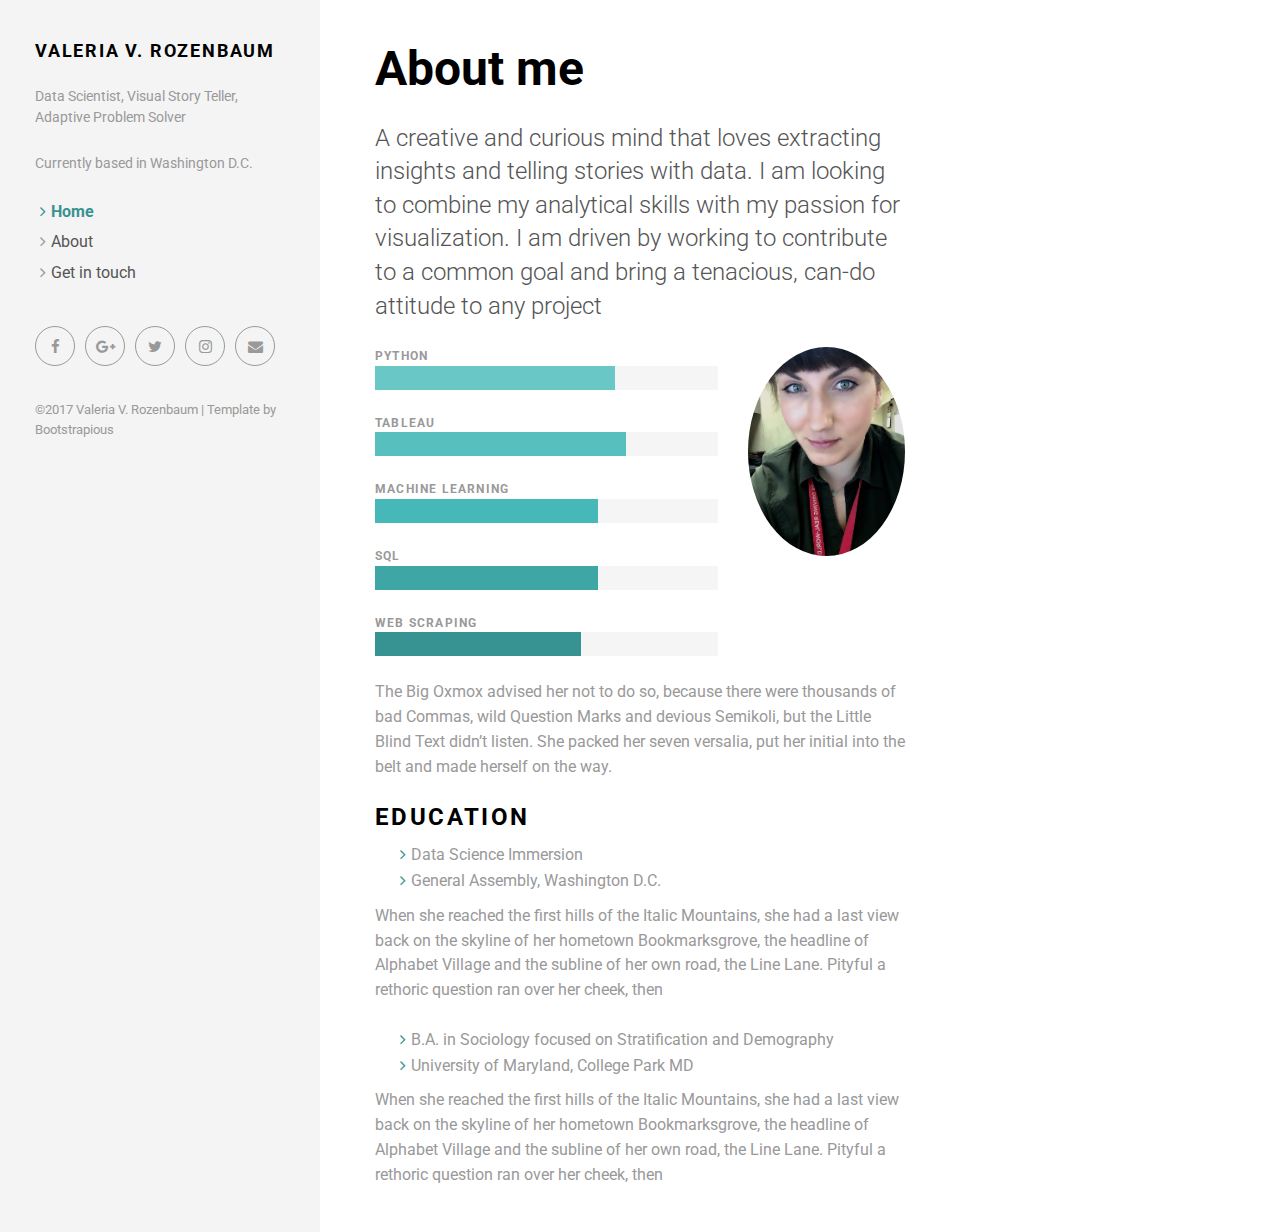
==== about.html @ c9fb357d "Update" ====
<!DOCTYPE html>
<html>
  <head>
    <meta charset="utf-8">
    <meta http-equiv="X-UA-Compatible" content="IE=edge">
    <title>Valeria V. Rozenbaum</title>
    <meta name="description" content="">
    <meta name="viewport" content="width=device-width, initial-scale=1">
    <meta name="robots" content="all,follow">
    <!-- Bootstrap-->
    <link rel="stylesheet" href="css/bootstrap.min.css">
    <!-- Google fonts - Open Sans-->
    <link rel="stylesheet" href="https://fonts.googleapis.com/css?family=Roboto:400,300,700,400italic">
    <!-- Font Awesome CSS-->
    <link rel="stylesheet" href="css/font-awesome.min.css">
    <!-- owl carousel-->
    <link rel="stylesheet" href="css/owl.carousel.css">
    <link rel="stylesheet" href="css/owl.theme.css">
    <!-- theme stylesheet-->
    <link rel="stylesheet" href="css/style.sea.css" id="theme-stylesheet">
    <!-- Custom stylesheet - for your changes-->
    <link rel="stylesheet" href="css/custom.css">
    <!-- Favicon-->
    <link rel="shortcut icon" href="favicon.png">
    <!-- Tweaks for older IEs--><!--[if lt IE 9]>
        <script src="https://oss.maxcdn.com/html5shiv/3.7.2/html5shiv.min.js"></script>
        <script src="https://oss.maxcdn.com/respond/1.4.2/respond.min.js"></script><![endif]-->
  </head>
  <body>
    <div id="all">
      <div class="container-fluid">
        <div class="row row-offcanvas row-offcanvas-left"> 
          <!--   *** SIDEBAR ***-->
          <div id="sidebar" class="col-xs-6 col-sm-4 col-md-3 sidebar-offcanvas">
            <div class="sidebar-content">
              <h1 class="sidebar-heading"> <a href="index.html">Valeria V. Rozenbaum</a></h1>
              <p class="sidebar-p">Data Scientist, Visual Story Teller, Adaptive Problem Solver
 </p>
              <p class="sidebar-p"> Currently based in Washington D.C. </p>
              <ul class="sidebar-menu"> 
                <li class="active"><a href="index.html">Home</a></li>
                <li><a href="about.html">About</a></li>
                <li><a href="contact.html">Get in touch</a></li>
              </ul>
              <p class="social"><a href="#" data-animate-hover="pulse" class="external facebook"><i class="fa fa-facebook"></i></a><a href="#" data-animate-hover="pulse" class="external gplus"><i class="fa fa-google-plus"></i></a><a href="#" data-animate-hover="pulse" class="external twitter"><i class="fa fa-twitter"></i></a><a href="#" title="" class="external instagram"><i class="fa fa-instagram"></i></a><a href="#" data-animate-hover="pulse" class="email"><i class="fa fa-envelope"></i></a></p>
              <div class="copyright">
                <p class="credit">&copy;2017 Valeria V. Rozenbaum | Template by <a href="https://bootstrapious.com/tutorials" class="external">Bootstrapious</a></p>
                <!-- Please do not remove the backlink to us, unless you support the development at http://bootstrapious.com/donate. It is part of the license conditions. Thanks for understanding :)        -->
                
              </div>
            </div>
          </div>
          <!--   *** SIDEBAR END ***  -->
          <!--   *** DETAIL ***-->
          <div class="col-xs-12 col-sm-8 col-md-9 content-column white-background">
            <div class="small-navbar visible-xs">
              <button type="button" data-toggle="offcanvas" class="btn btn-ghost pull-left"> <i class="fa fa-align-left"> </i>Menu</button>
              <h1 class="small-navbar-heading"> <a href="index.html">Creative </a></h1>
            </div>
            <div class="row">
              <div class="col-lg-8">
                <div class="content-column-content">
                  <h1>About me</h1>
                  <p class="lead">A creative and curious mind that loves extracting insights and telling stories with data. I am looking to combine my analytical skills with my passion for visualization. I am driven by working to contribute to a common goal and bring a tenacious, can-do attitude to any project </p>
                  <div class="row">
                    <div class="col-md-8">
                      <!--<p>Received overcame oh sensible so at an. Formed do change merely to county it. <strong>Am separate contempt</strong> domestic to to oh. On relation my so addition branched. Put hearing cottage she norland letters equally prepare too. Replied exposed savings he no viewing as up. Soon body add him hill. No father living really people estate if. Mistake do produce beloved demesne if am pursuit.</p>-->
                      <div class="skill-item">
                        <div class="progress-title">Python</div>
                        <div class="progress">
                          <div role="progressbar" aria-valuenow="70" aria-valuemin="0" aria-valuemax="100" style="width: 70%;" class="progress-bar progress-bar-skill1"><span class="sr-only">60</span></div>
                        </div>
                      </div>
                      <div class="skill-item">
                        <div class="progress-title">Tableau</div>
                        <div class="progress">
                          <div role="progressbar" aria-valuenow="73" aria-valuemin="0" aria-valuemax="100" style="width: 73%;" class="progress-bar progress-bar-skill2"><span class="sr-only">70</span></div>
                        </div>
                      </div>
                      <div class="skill-item">
                        <div class="progress-title">Machine Learning</div>
                        <div class="progress">
                          <div role="progressbar" aria-valuenow="65" aria-valuemin="0" aria-valuemax="100" style="width: 65%;" class="progress-bar progress-bar-skill3"><span class="sr-only">80</span></div>
                        </div>
                      </div>
                      <div class="skill-item">
                        <div class="progress-title">SQL</div>
                        <div class="progress">
                          <div role="progressbar" aria-valuenow="65" aria-valuemin="0" aria-valuemax="100" style="width: 65%;" class="progress-bar progress-bar-skill4"><span class="sr-only">90</span></div>
                        </div>
                      </div>
                      <div class="skill-item">
                        <div class="progress-title">Web Scraping</div>
                        <div class="progress">
                          <div role="progressbar" aria-valuenow="60" aria-valuemin="0" aria-valuemax="100" style="width: 60%;" class="progress-bar progress-bar-skill5"><span class="sr-only">70</span></div>
                        </div>
                      </div>
                    </div>
                    <div class="col-md-4">
                      <p><img src="img/vvr_photo.JPG" alt="This is me" class="image img-circle img-responsive"></p>
                    </div>
                  </div>
                  <p>The Big Oxmox advised her not to do so, because there were thousands of bad Commas, wild Question Marks and devious Semikoli, but the Little Blind Text didn’t listen. She packed her seven versalia, put her initial into the belt and made herself on the way.</p>
                  <h4 class="text-uppercase">Education</h4>
                  <ul>
                    <li>Data Science Immersion</li>
                    <li>General Assembly, Washington D.C.</li>
                  </ul>
                  <p>When she reached the first hills of the Italic Mountains, she had a last view back on the skyline of her hometown Bookmarksgrove, the headline of Alphabet Village and the subline of her own road, the Line Lane. Pityful a rethoric question ran over her cheek, then</p>
                  <ul>
                  <li>B.A. in Sociology focused on Stratification and Demography</li>
                    <li>University of Maryland, College Park MD</li>
                  </ul>
                  <p>When she reached the first hills of the Italic Mountains, she had a last view back on the skyline of her hometown Bookmarksgrove, the headline of Alphabet Village and the subline of her own road, the Line Lane. Pityful a rethoric question ran over her cheek, then</p>
                </div>
              </div>
            </div>
          </div>
        </div>
      </div>
    </div>
    <!-- Javascript files-->
    <script src="https://ajax.googleapis.com/ajax/libs/jquery/1.11.0/jquery.min.js"></script>
    <script src="js/bootstrap.min.js"> </script>
    <script src="js/jquery.cookie.js"> </script>
    <script src="js/ekko-lightbox.js"></script>
    <script src="js/jquery.scrollTo.min.js"></script>
    <script src="js/masonry.pkgd.min.js"></script>
    <script src="js/imagesloaded.pkgd.min.js"></script>
    <script src="js/owl.carousel.min.js"></script>
    <script src="js/front.js"></script>
    <!-- Google Analytics: change UA-XXXXX-X to be your site's ID.-->
    <!---->
    <script>
      (function(b,o,i,l,e,r){b.GoogleAnalyticsObject=l;b[l]||(b[l]=
      function(){(b[l].q=b[l].q||[]).push(arguments)});b[l].l=+new Date;
      e=o.createElement(i);r=o.getElementsByTagName(i)[0];
      e.src='//www.google-analytics.com/analytics.js';
      r.parentNode.insertBefore(e,r)}(window,document,'script','ga'));
      ga('create','UA-XXXXX-X');ga('send','pageview');
    </script>
  </body>
</html>
---- css/style.sea.css ----
/* 
========================================= 
========================================= 

Startup Template By Bootstrapious.com    

========================================= 
========================================= */
/* variant 3 - sea */
/*

=====================
GENERAL
=====================

*/
html,
body {
  overflow-x: hidden;
  /* Prevent scroll on narrow devices */
}
header {
  z-index: 1000;
}
section {
  position: relative;
  padding-top: 90px;
  padding-bottom: 90px;
}
section.background-gray-lighter {
  background: #cdcdcd;
}
section.background-gray-lightest {
  background: #f7f7f7;
  border-top: solid 1px #cdcdcd;
  border-bottom: solid 1px #cdcdcd;
}
section.background-secondary {
  background: #4fb0c6;
  border-top: solid 1px #2b7484;
  border-bottom: solid 1px #2b7484;
}
.section-inverse {
  color: #fff;
}
.section-inverse h1,
.section-inverse h2,
.section-inverse h3,
.section-inverse h4,
.section-inverse h5,
.section-inverse h6 {
  color: #fff;
}
.section-inverse .heading:after {
  background: #fff;
}
.italic {
  font-style: italic;
  font-family: "Georgia", "Times New Roman", Times, serif;
}
.img-responsive {
  margin: 0 auto;
}
.no-space .box {
  margin: 0 -15px;
}
.margin-top {
  margin-top: 30px;
}
.margin-top--big {
  margin-top: 60px !important;
}
.margin-bottom {
  margin-bottom: 30px;
}
.margin-bottom--big {
  margin-bottom: 60px !important;
}
.margin-bottom--zero {
  margin-bottom: 0 !important;
}
.no-padding-top {
  padding-top: 0;
}
.no-padding-bottom {
  padding-bottom: 0;
}
.padding--small {
  padding-top: 30px;
  padding-bottom: 30px;
}
.weight-300 {
  font-weight: 300 !important;
}
.weight-500 {
  font-weight: 500 !important;
}
.weight-700 {
  font-weight: 700 !important;
}
.text-gray {
  color: #555555;
}
.text-gray-light {
  color: #999999;
}
.text-gray-lighter {
  color: #cdcdcd;
}
@media (max-width: 991px) {
  .text-center-mobile {
    text-align: center !important;
  }
}
a,
button {
  -webkit-transition: all 0.2s ease-out;
  -moz-transition: all 0.2s ease-out;
  transition: all 0.2s ease-out;
}
a i.fa,
button i.fa {
  margin: 0 5px;
}
.clickable {
  cursor: pointer !important;
}
.required {
  color: #379392;
}
.accent {
  color: #379392;
}
.text-uppercase {
  text-transform: uppercase;
  letter-spacing: 0.1em;
}
.list-style-none {
  list-style: none;
}
.btn-ghost {
  color: #379392;
  background-color: transparent;
  border-color: #379392;
}
.btn-ghost:hover,
.btn-ghost:focus,
.btn-ghost:active,
.btn-ghost.active,
.open .dropdown-toggle.btn-ghost {
  color: #379392;
  background-color: rgba(0, 0, 0, 0);
  border-color: #266666;
}
.btn-ghost:active,
.btn-ghost.active,
.open .dropdown-toggle.btn-ghost {
  background-image: none;
}
.btn-ghost.disabled,
.btn-ghost[disabled],
fieldset[disabled] .btn-ghost,
.btn-ghost.disabled:hover,
.btn-ghost[disabled]:hover,
fieldset[disabled] .btn-ghost:hover,
.btn-ghost.disabled:focus,
.btn-ghost[disabled]:focus,
fieldset[disabled] .btn-ghost:focus,
.btn-ghost.disabled:active,
.btn-ghost[disabled]:active,
fieldset[disabled] .btn-ghost:active,
.btn-ghost.disabled.active,
.btn-ghost[disabled].active,
fieldset[disabled] .btn-ghost.active {
  background-color: transparent;
  border-color: #379392;
}
.btn-ghost .badge {
  color: transparent;
  background-color: #379392;
}
.btn-ghost:hover,
.btn-ghost:focus,
.btn-ghost:active,
.btn-ghost.active,
.open .dropdown-toggle.btn-ghost {
  color: #fff;
  background-color: #379392;
  border-color: #379392;
}
.btn-ghost-black {
  color: #000000;
  background-color: transparent;
  border-color: #000000;
}
.btn-ghost-black:hover,
.btn-ghost-black:focus,
.btn-ghost-black:active,
.btn-ghost-black.active,
.open .dropdown-toggle.btn-ghost-black {
  color: #000000;
  background-color: rgba(0, 0, 0, 0);
  border-color: #000000;
}
.btn-ghost-black:active,
.btn-ghost-black.active,
.open .dropdown-toggle.btn-ghost-black {
  background-image: none;
}
.btn-ghost-black.disabled,
.btn-ghost-black[disabled],
fieldset[disabled] .btn-ghost-black,
.btn-ghost-black.disabled:hover,
.btn-ghost-black[disabled]:hover,
fieldset[disabled] .btn-ghost-black:hover,
.btn-ghost-black.disabled:focus,
.btn-ghost-black[disabled]:focus,
fieldset[disabled] .btn-ghost-black:focus,
.btn-ghost-black.disabled:active,
.btn-ghost-black[disabled]:active,
fieldset[disabled] .btn-ghost-black:active,
.btn-ghost-black.disabled.active,
.btn-ghost-black[disabled].active,
fieldset[disabled] .btn-ghost-black.active {
  background-color: transparent;
  border-color: #000000;
}
.btn-ghost-black .badge {
  color: transparent;
  background-color: #000000;
}
.btn-ghost-black:hover,
.btn-ghost-black:focus,
.btn-ghost-black:active,
.btn-ghost-black.active,
.open .dropdown-toggle.btn-ghost-black {
  color: #fff;
  background-color: #000;
  border-color: #000;
}
.btn-white {
  color: #ffffff;
  background-color: transparent;
  border-color: #ffffff;
}
.btn-white:hover,
.btn-white:focus,
.btn-white:active,
.btn-white.active,
.open .dropdown-toggle.btn-white {
  color: #ffffff;
  background-color: rgba(0, 0, 0, 0);
  border-color: #e0e0e0;
}
.btn-white:active,
.btn-white.active,
.open .dropdown-toggle.btn-white {
  background-image: none;
}
.btn-white.disabled,
.btn-white[disabled],
fieldset[disabled] .btn-white,
.btn-white.disabled:hover,
.btn-white[disabled]:hover,
fieldset[disabled] .btn-white:hover,
.btn-white.disabled:focus,
.btn-white[disabled]:focus,
fieldset[disabled] .btn-white:focus,
.btn-white.disabled:active,
.btn-white[disabled]:active,
fieldset[disabled] .btn-white:active,
.btn-white.disabled.active,
.btn-white[disabled].active,
fieldset[disabled] .btn-white.active {
  background-color: transparent;
  border-color: #ffffff;
}
.btn-white .badge {
  color: transparent;
  background-color: #ffffff;
}
.btn-white:hover,
.btn-white:focus,
.btn-white:active,
.btn-white.active,
.open .dropdown-toggle.btn-white {
  color: #ffffff;
  background-color: #fff;
  border-color: #fff;
}
.icon {
  display: inline-block;
  width: 60px;
  height: 60px;
  line-height: 60px;
  border-radius: 30px;
  border: solid 1px #379392;
  color: #379392;
  -webkit-transition: all 0.2s ease-out;
  -moz-transition: all 0.2s ease-out;
  transition: all 0.2s ease-out;
  font-size: 30px;
  margin: 0 auto 30px;
  text-align: center;
}
.icon.brand-secondary {
  border-color: #4fb0c6;
  color: #4fb0c6;
}
.icon.brand-terciary {
  border-color: #3f699a;
  color: #3f699a;
}
.icon.brand-four {
  border-color: #3c2967;
  color: #3c2967;
}
/*

=====================
SIDEBAR + RIGHT COLUMN
=====================

*/
#sidebar {
  padding-top: 40px;
}
@media screen and (min-width: 992px) {
  .sidebar-content {
    padding-left: 20px;
    padding-right: 20px;
  }
}
.sidebar-heading {
  font-size: 18px;
  text-transform: uppercase;
  letter-spacing: 0.1em;
}
.sidebar-heading a {
  color: #000;
  text-decoration: none;
  -webkit-transition: all 0.2s ease-out;
  -moz-transition: all 0.2s ease-out;
  transition: all 0.2s ease-out;
}
.sidebar-heading a:hover {
  border-bottom: dotted 1px #379392;
  color: #000;
  text-decoration: none;
}
.sidebar-p {
  color: #999999;
  font-size: 14px;
}
.sidebar-menu {
  list-style-type: none;
  padding-left: 20px;
  margin-bottom: 40px;
}
.sidebar-menu li {
  margin-bottom: 5px;
}
.sidebar-menu li a {
  color: #555555;
}
.sidebar-menu li:before {
  font-family: 'FontAwesome';
  content: '\f105';
  margin: 0 5px 0 -15px;
  color: #999999;
}
.sidebar-menu li.active a {
  color: #379392;
  font-weight: bold;
}
.sidebar-menu li.active:before {
  color: #379392;
}
.sidebar-menu li:hover a {
  text-decoration: none;
  color: #379392;
}
.sidebar-menu li:hover:before {
  color: #379392;
}
.content-column {
  padding-top: 40px;
}
.content-column.white-background {
  background: #fff;
  min-height: 100vh;
}
.grid {
  padding-top: 5px;
  overflow-y: hidden;
}
.content-column-content {
  padding-left: 20px;
  padding-right: 20px;
  padding-bottom: 20px;
}
@media (min-width: 1200px) {
  .content-column-content {
    padding-left: 40px;
    padding-right: 40px;
  }
}
.content-column-content p.lead {
  color: #555555;
}
.content-column-content p,
.content-column-content li {
  color: #999999;
}
.content-column-content ul li {
  list-style-type: none;
}
.content-column-content ul li:before {
  font-family: 'FontAwesome';
  content: '\f105';
  margin: 0 5px 0 -15px;
  color: #379392;
}
.small-navbar {
  margin-bottom: 20px;
}
.small-navbar:before,
.small-navbar:after {
  content: " ";
  display: table;
}
.small-navbar:after {
  clear: both;
}
.small-navbar-heading {
  float: right;
  font-size: 18px;
  text-transform: uppercase;
  letter-spacing: 0.1em;
  margin-top: 10px;
}
.small-navbar-heading a {
  color: #000;
  text-decoration: none;
  -webkit-transition: all 0.2s ease-out;
  -moz-transition: all 0.2s ease-out;
  transition: all 0.2s ease-out;
}
.small-navbar-heading a:hover {
  border-bottom: dotted 1px #379392;
  color: #000;
  text-decoration: none;
}
/*

=====================
OFF-CANVAS SIDEBAR BEHAVIOUR
=====================

*/
@media screen and (max-width: 767px) {
  .row-offcanvas {
    position: relative;
    -webkit-transition: all 0.25s ease-out;
    -o-transition: all 0.25s ease-out;
    transition: all 0.25s ease-out;
    opacity: 1;
  }
  .row-offcanvas-right {
    right: 0;
  }
  .row-offcanvas-left {
    left: 0;
  }
  .row-offcanvas-right .sidebar-offcanvas {
    right: -50%;
    /* 6 columns */
  }
  .row-offcanvas-left .sidebar-offcanvas {
    left: -48%;
    /* 6 columns */
  }
  .row-offcanvas-right.active {
    right: 50%;
    /* 6 columns */
  }
  .row-offcanvas-left.active {
    left: 50%;
    /* 6 columns */
  }
  .sidebar-offcanvas {
    position: absolute;
    top: 0;
    width: 50%;
    /* 6 columns */
  }
}
/*

=====================
SERVICES / INTEGRATIONS
=====================

*/
.services {
  margin-top: 80px;
  text-align: center;
}
.services .services-heading {
  text-transform: uppercase;
  letter-spacing: 0.1em;
  font-size: 18px;
  font-weight: 400;
  color: #999999;
  margin-bottom: 40px;
}
.services .heading {
  font-size: 18px;
  font-weight: 700;
  margin-bottom: 20px;
  text-align: center;
}
.services .heading:after {
  content: " ";
  display: block;
  width: 100px;
  height: 1px;
  margin: 20px auto 20px;
  background: #379392;
}
.services p {
  font-size: 14px;
  line-height: 1.5;
  margin-bottom: 60px;
  color: #999999;
}
/*

=====================
CUSTOMERS
=====================

*/
.customer {
  text-align: center;
}
.customer img {
  display: inline-block;
  margin-top: 10px;
  margin-bottom: 10px;
  -webkit-filter: grayscale(100%);
  filter: grayscale(100%);
}
.customer img:hover {
  -webkit-filter: grayscale(0);
  filter: grayscale(0);
}
/*

=====================
SIGN UP FORM
=====================

*/
@media (max-width: 991px) {
  .sign-up-form .form-control {
    margin-bottom: 20px;
  }
  .sign-up-form .btn {
    margin-bottom: 20px;
  }
}
@media (min-width: 768px) {
  .sign-up-form .form-control {
    width: 350px;
  }
}
/*

=====================
SOCIAL LINKS
=====================

*/
.contact-form {
  margin-bottom: 20px;
}
p.social {
  margin-top: 20px;
}
p.social a {
  margin: 0 10px 10px 0;
  color: #fff;
  display: inline-block;
  width: 40px;
  height: 40px;
  border-radius: 20px;
  line-height: 40px;
  font-size: 15px;
  text-align: center;
  vertical-align: bottom;
  border: solid 1px #999999;
  color: #999999;
  -webkit-transition: all 0.2s ease-out;
  -moz-transition: all 0.2s ease-out;
  transition: all 0.2s ease-out;
  /*
             &.facebook {background-color: #4460ae; border-color: #4460ae;}
             &.gplus {background-color: #c21f25; border-color: #c21f25;}
             &.twitter {background-color: #3cf; border-color: #3cf;}
             &.instagram {background-color: #cd4378; border-color: #cd4378;}
             &.email {background-color: #4a7f45; border-color: #4a7f45;}
             &.link {background-color: #871AFF; border-color: #871AFF;}
             */
}
p.social a:hover {
  color: #379392;
  border-color: #379392;
}
p.social a i {
  vertical-align: bottom;
  line-height: 40px;
}
p.social.social--outline a {
  background: transparent;
}
p.social.social--outline a.facebook {
  color: #4460ae;
  border-color: #4460ae;
}
p.social.social--outline a.gplus {
  color: #c21f25;
  border-color: #c21f25;
}
p.social.social--outline a.twitter {
  color: #3cf;
  border-color: #3cf;
}
p.social.social--outline a.instagram {
  color: #cd4378;
  border-color: #cd4378;
}
p.social.social--outline a.email {
  color: #4a7f45;
  border-color: #4a7f45;
}
p.social.social--outline a.link {
  color: #871AFF;
  border-color: #871AFF;
}
p.social.social--big a {
  width: 60px;
  height: 60px;
  border-radius: 30px;
  line-height: 60px;
  font-size: 25px;
}
p.social.social--big i {
  line-height: 60px;
}
/*

=====================
COPYRIGHT
=====================

*/
.copyright {
  color: #999999;
  font-size: 13px;
}
.copyright p.credit {
  margin-bottom: 10px;
}
.copyright p.credit a {
  color: #999999;
}
@media (max-width: 991px) {
  .copyright p.credit {
    text-align: center !important;
  }
}
@media (max-width: 991px) {
  .copyright {
    text-align: center !important;
  }
}
/*

=====================
MAIN PORTFOLIO SLIDER
=====================

*/
#main-slider {
  margin-bottom: 40px;
  opacity: 0;
}
#main-slider ul li div {
  width: 100%;
}
#main-slider .owl-wrapper-outer {
  box-shadow: 0 1px 5px #ccc;
}
#main-slider .owl-controls .owl-buttons {
  display: none;
}
#main-slider .owl-controls .owl-page.active span,
#main-slider .owl-controls.clickable .owl-page:hover span {
  background: #379392;
}
/*

=====================
ABOUT
=====================

*/
.progress-title {
  text-align: left;
  font-weight: 700;
  text-transform: uppercase;
  letter-spacing: 0.1em;
  color: #999999;
  font-size: 12px;
}
.progress-bar-skill1 {
  background-color: #d1d1d1;
  background-color: #69c7c6;
}
.progress-striped .progress-bar-skill1 {
  background-image: -webkit-linear-gradient(45deg, rgba(255, 255, 255, 0.15) 25%, transparent 25%, transparent 50%, rgba(255, 255, 255, 0.15) 50%, rgba(255, 255, 255, 0.15) 75%, transparent 75%, transparent);
  background-image: linear-gradient(45deg, rgba(255, 255, 255, 0.15) 25%, transparent 25%, transparent 50%, rgba(255, 255, 255, 0.15) 50%, rgba(255, 255, 255, 0.15) 75%, transparent 75%, transparent);
}
.progress-striped .progress-bar-skill1 {
  background-image: -webkit-linear-gradient(45deg, rgba(255, 255, 255, 0.15) 25%, transparent 25%, transparent 50%, rgba(255, 255, 255, 0.15) 50%, rgba(255, 255, 255, 0.15) 75%, transparent 75%, transparent);
  background-image: linear-gradient(45deg, rgba(255, 255, 255, 0.15) 25%, transparent 25%, transparent 50%, rgba(255, 255, 255, 0.15) 50%, rgba(255, 255, 255, 0.15) 75%, transparent 75%, transparent);
}
.progress-bar-skill2 {
  background-color: #c8c7c7;
  background-color: #57c0bf;
}
.progress-striped .progress-bar-skill2 {
  background-image: -webkit-linear-gradient(45deg, rgba(255, 255, 255, 0.15) 25%, transparent 25%, transparent 50%, rgba(255, 255, 255, 0.15) 50%, rgba(255, 255, 255, 0.15) 75%, transparent 75%, transparent);
  background-image: linear-gradient(45deg, rgba(255, 255, 255, 0.15) 25%, transparent 25%, transparent 50%, rgba(255, 255, 255, 0.15) 50%, rgba(255, 255, 255, 0.15) 75%, transparent 75%, transparent);
}
.progress-striped .progress-bar-skill2 {
  background-image: -webkit-linear-gradient(45deg, rgba(255, 255, 255, 0.15) 25%, transparent 25%, transparent 50%, rgba(255, 255, 255, 0.15) 50%, rgba(255, 255, 255, 0.15) 75%, transparent 75%, transparent);
  background-image: linear-gradient(45deg, rgba(255, 255, 255, 0.15) 25%, transparent 25%, transparent 50%, rgba(255, 255, 255, 0.15) 50%, rgba(255, 255, 255, 0.15) 75%, transparent 75%, transparent);
}
.progress-bar-skill3 {
  background-color: #bdbdbd;
  background-color: #45b8b7;
}
.progress-striped .progress-bar-skill3 {
  background-image: -webkit-linear-gradient(45deg, rgba(255, 255, 255, 0.15) 25%, transparent 25%, transparent 50%, rgba(255, 255, 255, 0.15) 50%, rgba(255, 255, 255, 0.15) 75%, transparent 75%, transparent);
  background-image: linear-gradient(45deg, rgba(255, 255, 255, 0.15) 25%, transparent 25%, transparent 50%, rgba(255, 255, 255, 0.15) 50%, rgba(255, 255, 255, 0.15) 75%, transparent 75%, transparent);
}
.progress-striped .progress-bar-skill3 {
  background-image: -webkit-linear-gradient(45deg, rgba(255, 255, 255, 0.15) 25%, transparent 25%, transparent 50%, rgba(255, 255, 255, 0.15) 50%, rgba(255, 255, 255, 0.15) 75%, transparent 75%, transparent);
  background-image: linear-gradient(45deg, rgba(255, 255, 255, 0.15) 25%, transparent 25%, transparent 50%, rgba(255, 255, 255, 0.15) 50%, rgba(255, 255, 255, 0.15) 75%, transparent 75%, transparent);
}
.progress-bar-skill4 {
  background-color: #b3b2b2;
  background-color: #3ea6a4;
}
.progress-striped .progress-bar-skill4 {
  background-image: -webkit-linear-gradient(45deg, rgba(255, 255, 255, 0.15) 25%, transparent 25%, transparent 50%, rgba(255, 255, 255, 0.15) 50%, rgba(255, 255, 255, 0.15) 75%, transparent 75%, transparent);
  background-image: linear-gradient(45deg, rgba(255, 255, 255, 0.15) 25%, transparent 25%, transparent 50%, rgba(255, 255, 255, 0.15) 50%, rgba(255, 255, 255, 0.15) 75%, transparent 75%, transparent);
}
.progress-striped .progress-bar-skill4 {
  background-image: -webkit-linear-gradient(45deg, rgba(255, 255, 255, 0.15) 25%, transparent 25%, transparent 50%, rgba(255, 255, 255, 0.15) 50%, rgba(255, 255, 255, 0.15) 75%, transparent 75%, transparent);
  background-image: linear-gradient(45deg, rgba(255, 255, 255, 0.15) 25%, transparent 25%, transparent 50%, rgba(255, 255, 255, 0.15) 50%, rgba(255, 255, 255, 0.15) 75%, transparent 75%, transparent);
}
.progress-bar-skill5 {
  background-color: #a9a8a8;
  background-color: #379392;
}
.progress-striped .progress-bar-skill5 {
  background-image: -webkit-linear-gradient(45deg, rgba(255, 255, 255, 0.15) 25%, transparent 25%, transparent 50%, rgba(255, 255, 255, 0.15) 50%, rgba(255, 255, 255, 0.15) 75%, transparent 75%, transparent);
  background-image: linear-gradient(45deg, rgba(255, 255, 255, 0.15) 25%, transparent 25%, transparent 50%, rgba(255, 255, 255, 0.15) 50%, rgba(255, 255, 255, 0.15) 75%, transparent 75%, transparent);
}
.progress-striped .progress-bar-skill5 {
  background-image: -webkit-linear-gradient(45deg, rgba(255, 255, 255, 0.15) 25%, transparent 25%, transparent 50%, rgba(255, 255, 255, 0.15) 50%, rgba(255, 255, 255, 0.15) 75%, transparent 75%, transparent);
  background-image: linear-gradient(45deg, rgba(255, 255, 255, 0.15) 25%, transparent 25%, transparent 50%, rgba(255, 255, 255, 0.15) 50%, rgba(255, 255, 255, 0.15) 75%, transparent 75%, transparent);
}
/*

=====================
EKKO LIGHTBOX
=====================

*/
.ekko-lightbox-container {
  position: relative;
}
.ekko-lightbox-nav-overlay {
  position: absolute;
  top: 0;
  left: 0;
  z-index: 100;
  width: 100%;
  height: 100%;
}
.ekko-lightbox-nav-overlay a {
  z-index: 100;
  display: block;
  width: 49%;
  height: 100%;
  font-size: 30px;
  color: #fff;
  opacity: 0;
  text-decoration: none !important;
  -webkit-transition: opacity 0.5s;
  -moz-transition: opacity 0.5s;
  -o-transition: opacity 0.5s;
  transition: opacity 0.5s;
}
.ekko-lightbox-nav-overlay a:empty {
  width: 49%;
  color: transparent;
}
.ekko-lightbox a:hover,
a:focus,
a:active {
  text-decoration: none;
  opacity: 1;
  color: #fff;
}
.ekko-lightbox .glyphicon-chevron-left {
  left: 0;
  float: left;
  padding-left: 15px;
  text-align: left;
}
.ekko-lightbox .glyphicon-chevron-right {
  right: 0;
  float: right;
  padding-right: 15px;
  text-align: right;
}
.ekko-lightbox .modal-footer {
  text-align: left;
}
.grid {
  margin-right: -15px;
  margin-left: -15px;
}
.box-masonry {
  background: #fff;
  margin-bottom: 30px;
  position: relative;
  box-shadow: 0 0 5px #ccc;
  -webkit-transition: all 0.2s ease-out;
  -moz-transition: all 0.2s ease-out;
  transition: all 0.2s ease-out;
  overflow: hidden;
  text-overflow: ellipsis;
}
.box-masonry h4 {
  font-size: 16px;
  line-height: 1.5;
  font-weight: 700;
  text-transform: uppercase;
  letter-spacing: 0.1em;
}
.box-masonry h4 a {
  color: #000;
  border-bottom: solid 1px transparent;
}
.box-masonry h4 a:hover {
  border-bottom: dotted 1px #379392;
  color: #000;
  text-decoration: none;
}
.box-masonry .box-masonry-text {
  padding: 15px 20px 15px;
}
.box-masonry .box-masonry-text p {
  color: #999999;
  font-size: 14px;
}
.box-masonry .box-masonry-hover-text-header {
  position: absolute;
  left: 0;
  right: 0;
  top: 0;
  padding: 15px 20px 15px;
  opacity: 0;
  -webkit-transition: all 0.2s ease-out;
  -moz-transition: all 0.2s ease-out;
  transition: all 0.2s ease-out;
  color: #555555;
}
.box-masonry .box-masonry-hover-text-header p {
  font-size: 14px;
}
.box-masonry .box-masonry-hover-text-header h4 a {
  color: #555555;
}
.box-masonry .box-masonry-hover-center {
  position: absolute;
  width: 100%;
  top: 30%;
  opacity: 0;
  padding-left: 20px;
  -webkit-transition: all 0.2s ease-out;
  -moz-transition: all 0.2s ease-out;
  transition: all 0.2s ease-out;
  text-align: center;
}
.box-masonry .box-masonry-hover-center .see-more-icon {
  color: #555555;
  font-size: 50px;
}
.box-masonry:hover {
  box-shadow: 0 0 5px #999;
}
.box-masonry:hover .box-masonry-hover-text-header {
  opacity: 1;
}
.box-masonry:hover .box-masonry-hover-center {
  opacity: 1;
}
.box-masonry:hover .box-masonry-image.with-hover-overlay:before {
  opacity: 0.8;
}
.box-masonry:hover .box-masonry-image.with-hover-icon:after {
  opacity: 0.7;
}
.box-masonry h2:last-child,
.box-masonry p:last-child {
  margin-bottom: 0;
}
.box-masonry .box-masonry-image {
  display: block;
  position: relative;
  min-height: 100px;
  background: #ccc;
}
.box-masonry .box-masonry-image.with-hover-overlay:before {
  display: block;
  position: absolute;
  content: " ";
  background: #fff;
  opacity: 0;
  width: 100%;
  height: 100%;
  left: 0;
  top: 0;
  -webkit-transition: all 0.2s ease-out;
  -moz-transition: all 0.2s ease-out;
  transition: all 0.2s ease-out;
}
.box-masonry .box-masonry-image.with-hover-icon:after {
  display: block;
  position: absolute;
  width: 100%;
  left: 0;
  top: 50%;
  -webkit-transform: translate(0, -50%);
  -ms-transform: translate(0, -50%);
  transform: translate(0, -50%);
  opacity: 0;
  -webkit-transition: all 0.2s ease-out;
  -moz-transition: all 0.2s ease-out;
  transition: all 0.2s ease-out;
  font-family: 'FontAwesome';
  content: '\f105';
  text-align: center;
  font-size: 50px;
  color: #555555;
}
.box-masonry .box-masonry-image:hover {
  text-decoration: none;
}
.box-simple {
  text-align: center;
  margin-bottom: 48px;
}
.box-simple h3 {
  font-weight: normal;
  font-size: 24px;
  line-height: 1.5;
  color: #555555;
  font-weight: 400;
}
.box-simple h3 a {
  color: #555555;
}
.box-simple p {
  color: #999999;
}
.box-simple:hover .icon {
  -webkit-transform: scale(1.1, 1.1);
  -ms-transform: scale(1.1, 1.1);
  transform: scale(1.1, 1.1);
}
.box-simple:hover .icon i {
  -webkit-transform: scale(1, 1);
  -ms-transform: scale(1, 1);
  transform: scale(1, 1);
}
.box-simple.box-white {
  padding: 20px;
  border: dotted 1px #999999;
}
.box-simple.box-white .icon {
  color: #555555;
  border-color: transparent;
  font-size: 70px;
}
.box-simple.box-dark {
  padding: 20px;
  border: dotted 1px #999999;
  background: #555555;
  color: #fff;
}
.box-simple.box-dark .icon {
  color: #f7f7f7;
  border-color: transparent;
  font-size: 70px;
}
.box-simple.box-dark h3 {
  color: #fff;
}
.box-simple.box-dark h3 a {
  color: #fff;
}
.box-simple.box-dark p {
  color: #fff;
}
.box-image {
  position: relative;
  overflow: hidden;
  text-align: center;
  margin: 15px 0;
}
.box-image .bg {
  position: absolute;
  top: auto;
  bottom: 0;
  width: 100%;
  height: 100%;
  opacity: 0;
  filter: alpha(opacity=0);
  background: #379392;
}
.box-image .name {
  position: absolute;
  width: 100%;
  height: 50%;
  bottom: 0;
  -webkit-transform: translate(0, 100%);
  -ms-transform: translate(0, 100%);
  transform: translate(0, 100%);
  -webkit-transition: all 0.2s ease-out;
  -moz-transition: all 0.2s ease-out;
  transition: all 0.2s ease-out;
  color: #fff;
  padding: 0 20px;
}
.box-image .name h3 {
  color: #fff;
  text-transform: uppercase;
  font-size: 24px;
  letter-spacing: 0.08em;
}
.box-image .name h3 a {
  color: #fff;
  text-decoration: none;
}
.box-image .text {
  position: absolute;
  width: 100%;
  height: 50%;
  top: 0;
  -webkit-transform: translate(0, -150%);
  -ms-transform: translate(0, -150%);
  transform: translate(0, -150%);
  -webkit-transition: all 0.2s ease-out;
  -moz-transition: all 0.2s ease-out;
  transition: all 0.2s ease-out;
  color: #fff;
  padding: 0 20px;
}
.box-image:hover .bg {
  opacity: 0.7;
  filter: alpha(opacity=70);
}
.box-image:hover .name {
  position: absolute;
  -webkit-transform: translate(0, -75%);
  -ms-transform: translate(0, -75%);
  transform: translate(0, -75%);
}
.box-image:hover .text {
  position: absolute;
  -webkit-transform: translate(0, 100%);
  -ms-transform: translate(0, 100%);
  transform: translate(0, 100%);
}
.box-image-text {
  position: relative;
  background: #fff;
  overflow: hidden;
  text-align: center;
  margin: 15px 0;
}
.box-image-text .top {
  position: relative;
  margin-bottom: 10px;
}
.box-image-text .top .bg {
  position: absolute;
  top: auto;
  bottom: 0;
  width: 100%;
  height: 100%;
  opacity: 0;
  filter: alpha(opacity=0);
  background: #fff;
}
.box-image-text .top .logo {
  width: 100%;
  position: absolute;
  text-align: center;
  top: 50%;
  -webkit-transform: translate(0, -50%);
  -ms-transform: translate(0, -50%);
  transform: translate(0, -50%);
}
.box-image-text .top .name {
  position: absolute;
  width: 100%;
  height: 50%;
  bottom: 0;
  -webkit-transform: translate(0, 100%);
  -ms-transform: translate(0, 100%);
  transform: translate(0, 100%);
  -webkit-transition: all 0.2s ease-out;
  -moz-transition: all 0.2s ease-out;
  transition: all 0.2s ease-out;
  color: #fff;
  padding: 0 20px;
}
.box-image-text .top .name h3 {
  color: #fff;
  text-transform: uppercase;
  font-size: 24px;
  letter-spacing: 0.08em;
}
.box-image-text .top .name h3 a {
  color: #fff;
  text-decoration: none;
}
.box-image-text .top .name h4 {
  color: #fff;
  text-transform: uppercase;
  font-size: 24px;
  letter-spacing: 0.08em;
}
.box-image-text .top .name h4 a {
  color: #fff;
  text-decoration: none;
}
.box-image-text .top .text {
  position: absolute;
  width: 100%;
  height: 50%;
  top: 0;
  -webkit-transform: translate(0, -150%);
  -ms-transform: translate(0, -150%);
  transform: translate(0, -150%);
  -webkit-transition: all 0.2s ease-out;
  -moz-transition: all 0.2s ease-out;
  transition: all 0.2s ease-out;
  color: #fff;
  padding: 0 20px;
}
.box-image-text .content {
  padding: 15px 15px 0 15px;
}
.box-image-text .content h3,
.box-image-text .content h4 {
  text-transform: uppercase;
  line-height: 1.5;
  color: #555555;
  font-weight: 800;
  letter-spacing: 0.08em;
}
.box-image-text .content p {
  color: #999999;
}
.box-image-text.bg-visible .bg {
  opacity: 0.8;
  filter: alpha(opacity=80);
}
.box-image-text:hover .bg {
  opacity: 0.7;
  filter: alpha(opacity=70);
}
.box-image-text:hover .name {
  position: absolute;
  -webkit-transform: translate(0, -75%);
  -ms-transform: translate(0, -75%);
  transform: translate(0, -75%);
}
.box-image-text:hover .text {
  position: absolute;
  -webkit-transform: translate(0, 100%);
  -ms-transform: translate(0, 100%);
  transform: translate(0, 100%);
}
/*

=====================
STYLE SWITCHER FOR DEMO
=====================

*/
#style-switch-button {
  position: fixed;
  bottom: 200px;
  left: 0px;
  border-radius: 0;
  z-index: 2;
}
#style-switch {
  -webkit-box-sizing: border-box;
  -moz-box-sizing: border-box;
  box-sizing: border-box;
  width: 300px;
  padding: 20px;
  position: fixed;
  bottom: 240px;
  left: 0;
  background: #fff;
  border: solid 1px #cdcdcd;
  z-index: 2000;
}
#style-switch h4 {
  color: #555555;
}
/* ========================================= */
/* THEMING OF BOOTSTRAP COMPONENTS           */
/* ========================================= */
/* nav */
.nav {
  margin-bottom: 0;
  padding-left: 0;
  list-style: none;
}
.nav > li > a {
  padding: 10px 15px;
}
.nav > li > a:hover,
.nav > li > a:focus {
  background-color: #cdcdcd;
}
.nav > li.disabled > a {
  color: #999999;
}
.nav > li.disabled > a:hover,
.nav > li.disabled > a:focus {
  color: #999999;
}
.nav .open > a,
.nav .open > a:hover,
.nav .open > a:focus {
  background-color: #cdcdcd;
  border-color: #379392;
}
.nav-tabs {
  border-bottom: 1px solid #dddddd;
}
.nav-tabs > li > a {
  line-height: 1.55;
  border-radius: 0 0 0 0;
}
.nav-tabs > li > a:hover {
  border-color: #cdcdcd #cdcdcd #dddddd;
}
.nav-tabs > li.active > a,
.nav-tabs > li.active > a:hover,
.nav-tabs > li.active > a:focus {
  color: #555555;
  background-color: #f4f4f4;
  border: 1px solid #dddddd;
}
.nav-pills > li > a {
  border-radius: 0;
}
.nav-pills > li.active > a,
.nav-pills > li.active > a:hover,
.nav-pills > li.active > a:focus {
  color: #ffffff;
  background-color: #379392;
}
.nav-tabs-justified > li > a {
  border-radius: 0;
}
.nav-tabs-justified > .active > a,
.nav-tabs-justified > .active > a:hover,
.nav-tabs-justified > .active > a:focus {
  border: 1px solid #dddddd;
}
@media (min-width: 768px) {
  .nav-tabs-justified > li > a {
    border-bottom: 1px solid #dddddd;
    border-radius: 0 0 0 0;
  }
  .nav-tabs-justified > .active > a,
  .nav-tabs-justified > .active > a:hover,
  .nav-tabs-justified > .active > a:focus {
    border-bottom-color: #f4f4f4;
  }
}
/* navbar */
.navbar {
  font-family: "Roboto", Helvetica, Arial, sans-serif;
  min-height: 80px;
  margin-bottom: 0;
  border-top: none;
  border-bottom: none;
}
@media (min-width: 768px) {
  .navbar {
    border-radius: 0;
  }
}
.navbar-collapse {
  max-height: 340px;
  overflow-x: visible;
  padding-right: 15px;
  padding-left: 15px;
}
.navbar-collapse.in {
  overflow-y: auto;
}
@media (min-width: 768px) and (max-width: 991px) {
  .navbar-collapse {
    font-size: 14px;
  }
}
@media (min-width: 768px) {
  .navbar-collapse {
    width: auto;
    border-top: 0;
    box-shadow: none;
  }
  .navbar-collapse.collapse {
    display: block !important;
    height: auto !important;
    padding-bottom: 0;
    overflow: visible !important;
  }
  .navbar-collapse.in {
    overflow-y: visible;
  }
  .navbar-collapse.right {
    float: right;
  }
  .navbar-fixed-top .navbar-collapse,
  .navbar-static-top .navbar-collapse,
  .navbar-fixed-bottom .navbar-collapse {
    padding-left: 0;
    padding-right: 0;
  }
}
.container > .navbar-header,
.container-fluid > .navbar-header,
.container > .navbar-collapse,
.container-fluid > .navbar-collapse {
  margin-right: -15px;
  margin-left: -15px;
}
@media (min-width: 768px) {
  .container > .navbar-header,
  .container-fluid > .navbar-header,
  .container > .navbar-collapse,
  .container-fluid > .navbar-collapse {
    margin-right: 0;
    margin-left: 0;
  }
}
.navbar-brand {
  float: left;
  padding: 10px 15px;
  font-size: 20px;
  line-height: 24px;
  height: 80px;
}
.navbar-brand:hover,
.navbar-brand:focus {
  text-decoration: none;
}
@media (min-width: 768px) {
  .navbar > .container .navbar-brand,
  .navbar > .container-fluid .navbar-brand {
    margin-left: -15px;
  }
}
.navbar-toggle {
  padding: 9px 10px !important;
  margin-right: 15px;
  border-radius: 0;
}
.navbar-nav {
  margin: 14px -15px;
}
.navbar-nav > li > a {
  padding-top: 10px;
  padding-bottom: 10px;
  line-height: 24px;
}
@media (max-width: 767px) {
  .navbar-nav .open .dropdown-menu > li > a,
  .navbar-nav .open .dropdown-menu .dropdown-header {
    padding: 5px 15px 5px 25px;
  }
  .navbar-nav .open .dropdown-menu > li > a {
    line-height: 24px;
  }
  .navbar-nav .open .dropdown-menu > li > a:hover,
  .navbar-nav .open .dropdown-menu > li > a:focus {
    background-image: none;
  }
}
@media (min-width: 768px) {
  .navbar-nav {
    margin: 0 auto;
    display: table;
    table-layout: fixed;
    float: left;
  }
  .navbar-nav > li {
    float: left;
  }
  .navbar-nav > li > a {
    padding-top: 28px;
    padding-bottom: 28px;
  }
  .navbar-nav.navbar-right:last-child {
    margin-right: -15px;
  }
}
.navbar-form {
  margin-left: -15px;
  margin-right: -15px;
  padding: 10px 15px;
  border: none;
  margin-top: 21px;
  margin-bottom: 21px;
}
@media (max-width: 767px) {
  .navbar-form .form-group {
    margin-bottom: 5px;
  }
}
.navbar-btn {
  margin-top: 21px;
  margin-bottom: 21px;
}
.navbar-btn.btn-sm {
  margin-top: 23.5px;
  margin-bottom: 23.5px;
}
.navbar-btn.btn-xs {
  margin-top: 29px;
  margin-bottom: 29px;
}
.navbar-text {
  margin-top: 28px;
  margin-bottom: 28px;
}
@media (min-width: 768px) {
  .navbar-text {
    float: left;
    margin-left: 15px;
    margin-right: 15px;
  }
  .navbar-text.navbar-right:last-child {
    margin-right: 0;
  }
}
.navbar-default {
  background-color: #ffffff;
  border-bottom-color: transparent;
}
.navbar-default .navbar-brand {
  color: #4fb0c6;
}
.navbar-default .navbar-brand:hover,
.navbar-default .navbar-brand:focus {
  color: #3795ab;
  background-color: transparent;
}
.navbar-default .navbar-text {
  color: #777777;
}
.navbar-default .navbar-nav > li > a {
  color: #4fb0c6;
}
.navbar-default .navbar-nav > li > a:hover,
.navbar-default .navbar-nav > li > a:focus {
  color: #333333;
  background-color: transparent;
}
.navbar-default .navbar-nav > .active > a,
.navbar-default .navbar-nav > .active > a:hover,
.navbar-default .navbar-nav > .active > a:focus {
  color: #333333;
  background-color: transparent;
}
.navbar-default .navbar-nav > .disabled > a,
.navbar-default .navbar-nav > .disabled > a:hover,
.navbar-default .navbar-nav > .disabled > a:focus {
  color: #cccccc;
  background-color: transparent;
}
.navbar-default .navbar-toggle {
  border-color: transparent;
}
.navbar-default .navbar-toggle:hover,
.navbar-default .navbar-toggle:focus {
  background-color: transparent;
}
.navbar-default .navbar-toggle .icon-bar {
  background-color: #4fb0c6;
}
.navbar-default .navbar-collapse {
  border-color: transparent;
}
.navbar-default .navbar-nav > .open > a,
.navbar-default .navbar-nav > .open > a:hover,
.navbar-default .navbar-nav > .open > a:focus {
  background-color: transparent;
  color: #333333;
}
@media (max-width: 767px) {
  .navbar-default .navbar-nav .open .dropdown-menu > li > a {
    color: #4fb0c6;
  }
  .navbar-default .navbar-nav .open .dropdown-menu > li > a:hover,
  .navbar-default .navbar-nav .open .dropdown-menu > li > a:focus {
    color: #333333;
    background-color: transparent;
  }
  .navbar-default .navbar-nav .open .dropdown-menu > .active > a,
  .navbar-default .navbar-nav .open .dropdown-menu > .active > a:hover,
  .navbar-default .navbar-nav .open .dropdown-menu > .active > a:focus {
    color: #333333;
    background-color: transparent;
  }
  .navbar-default .navbar-nav .open .dropdown-menu > .disabled > a,
  .navbar-default .navbar-nav .open .dropdown-menu > .disabled > a:hover,
  .navbar-default .navbar-nav .open .dropdown-menu > .disabled > a:focus {
    color: #cccccc;
    background-color: transparent;
  }
}
.navbar-default .navbar-link {
  color: #4fb0c6;
}
.navbar-default .navbar-link:hover {
  color: #333333;
}
/* dropdowns */
.dropdown-menu {
  z-index: 1000;
  font-size: 14px;
  background-color: #ffffff;
  border: 1px solid #cccccc;
  border: 1px solid rgba(0, 0, 0, 0.15);
  border-radius: 0;
}
.dropdown-menu .divider {
  height: 1px;
  margin: 11px 0;
  overflow: hidden;
  background-color: #e5e5e5;
}
.dropdown-menu > li > a {
  line-height: 1.55;
  color: #555555;
}
.dropdown-menu > li > a:hover,
.dropdown-menu > li > a:focus {
  color: #262626;
  background-color: #f5f5f5;
}
.dropdown-menu > .active > a,
.dropdown-menu > .active > a:hover,
.dropdown-menu > .active > a:focus {
  color: #ffffff;
  background-color: #379392;
}
/* modal */
.modal-content {
  background-color: #ffffff;
  border: 1px solid #999999;
  border: 1px solid rgba(0, 0, 0, 0.2);
  border-radius: 0;
}
/* scaffolding */
body {
  font-family: "Roboto", Helvetica, Arial, sans-serif;
  font-size: 16px;
  line-height: 1.55;
  color: #000000;
  background-color: #f4f4f4;
}
a {
  color: #379392;
  text-decoration: none;
}
a:hover,
a:focus {
  color: #225b5b;
  text-decoration: underline;
}
a:focus {
  outline: thin dotted;
  outline: 5px auto -webkit-focus-ring-color;
  outline-offset: -2px;
}
.img-rounded {
  border-radius: 0;
}
hr {
  margin-top: 24px;
  margin-bottom: 24px;
  border: 0;
  border-top: 1px solid #cdcdcd;
}
.progress {
  overflow: hidden;
  height: 24px;
  margin-bottom: 24px;
  background-color: #f5f5f5;
  border-radius: 0;
  -webkit-box-shadow: inset 0 0 0 rgba(0, 0, 0, 0);
  box-shadow: inset 0 0 0 rgba(0, 0, 0, 0);
}
.progress-bar {
  float: left;
  width: 0%;
  height: 100%;
  font-size: 14px;
  line-height: 24px;
  text-align: center;
  -webkit-box-shadow: inset 0 0 0 rgba(0, 0, 0, 0);
  box-shadow: inset 0 0 0 rgba(0, 0, 0, 0);
  -webkit-transition: width 0.6s ease;
  transition: width 0.6s ease;
}
/* breadcrumbs */
.breadcrumb {
  padding: 8px 0;
  margin-bottom: 24px;
  background-color: transparent;
  border-radius: 0;
  text-align: center;
}
.breadcrumb > li + li:before {
  content: "/\00a0";
  color: #cccccc;
}
.breadcrumb > .active {
  color: #999999;
}
.breadcrumb a {
  color: #379392;
}
@media (max-width: 991px) {
  .breadcrumb {
    padding: 8px 0;
    text-align: center;
  }
}
/* buttons  */
.btn {
  font-weight: 400;
  font-family: "Roboto", Helvetica, Arial, sans-serif;
  padding: 6px 12px;
  font-size: 16px;
  line-height: 1.55;
  border-radius: 0;
}
.btn-primary {
  color: #ffffff;
  background-color: #379392;
  border-color: #379392;
}
.btn-primary:hover,
.btn-primary:focus,
.btn-primary:active,
.btn-primary.active,
.open .dropdown-toggle.btn-primary {
  color: #ffffff;
  background-color: #2c7575;
  border-color: #266666;
}
.btn-primary:active,
.btn-primary.active,
.open .dropdown-toggle.btn-primary {
  background-image: none;
}
.btn-primary.disabled,
.btn-primary[disabled],
fieldset[disabled] .btn-primary,
.btn-primary.disabled:hover,
.btn-primary[disabled]:hover,
fieldset[disabled] .btn-primary:hover,
.btn-primary.disabled:focus,
.btn-primary[disabled]:focus,
fieldset[disabled] .btn-primary:focus,
.btn-primary.disabled:active,
.btn-primary[disabled]:active,
fieldset[disabled] .btn-primary:active,
.btn-primary.disabled.active,
.btn-primary[disabled].active,
fieldset[disabled] .btn-primary.active {
  background-color: #379392;
  border-color: #379392;
}
.btn-primary .badge {
  color: #379392;
  background-color: #ffffff;
}
.btn-transparent {
  color: #555555;
  background-color: transparent;
  border-color: #555555;
}
.btn-transparent:hover,
.btn-transparent:focus,
.btn-transparent:active,
.btn-transparent.active,
.open .dropdown-toggle.btn-transparent {
  color: #555555;
  background-color: rgba(0, 0, 0, 0);
  border-color: #373737;
}
.btn-transparent:active,
.btn-transparent.active,
.open .dropdown-toggle.btn-transparent {
  background-image: none;
}
.btn-transparent.disabled,
.btn-transparent[disabled],
fieldset[disabled] .btn-transparent,
.btn-transparent.disabled:hover,
.btn-transparent[disabled]:hover,
fieldset[disabled] .btn-transparent:hover,
.btn-transparent.disabled:focus,
.btn-transparent[disabled]:focus,
fieldset[disabled] .btn-transparent:focus,
.btn-transparent.disabled:active,
.btn-transparent[disabled]:active,
fieldset[disabled] .btn-transparent:active,
.btn-transparent.disabled.active,
.btn-transparent[disabled].active,
fieldset[disabled] .btn-transparent.active {
  background-color: transparent;
  border-color: #555555;
}
.btn-transparent .badge {
  color: transparent;
  background-color: #555555;
}
.btn-transparent:hover,
.btn-transparent:focus,
.btn-transparent:active,
.btn-transparent.active {
  background: #ffffff;
  color: #379392;
}
.btn-lg {
  padding: 10px 16px;
  font-size: 20px;
  line-height: 1.33;
  border-radius: 0;
}
.btn-sm {
  padding: 5px 10px;
  font-size: 14px;
  line-height: 1.5;
  border-radius: 0;
}
.btn-xs {
  padding: 1px 5px;
  font-size: 14px;
  line-height: 1.5;
  border-radius: 0;
}
/* dropdowns */
.dropdown-menu > li > a {
  padding: 8px 20px;
}
/* labels */
.label {
  font-family: "Roboto", Helvetica, Arial, sans-serif;
  font-weight: normal;
  text-transform: uppercase;
}
/* forms.less */
label {
  font-weight: normal;
  color: #555555;
  font-size: 14px;
  text-transform: uppercase;
  letter-spacing: 0.1em;
}
.form-control {
  display: block;
  width: 100%;
  height: 38px;
  padding: 6px 12px;
  font-size: 16px;
  line-height: 1.55;
  color: #555555;
  background-color: #ffffff;
  background-image: none;
  border: 1px solid #cccccc;
  border-radius: 0;
  -webkit-box-shadow: none;
  box-shadow: none;
}
.form-control::-moz-placeholder {
  color: #999999;
  opacity: 1;
}
.form-control:-ms-input-placeholder {
  color: #999999;
}
.form-control::-webkit-input-placeholder {
  color: #999999;
}
.form-control:focus {
  border-color: #379392;
  outline: 0;
  -webkit-box-shadow: inset 0 1px 1px rgba(0,0,0,.075), 0 0 8px rgba(55, 147, 146, 0.6);
  box-shadow: inset 0 1px 1px rgba(0,0,0,.075), 0 0 8px rgba(55, 147, 146, 0.6);
}
.form-group {
  margin-bottom: 20px;
}
/* pager*/
.pager {
  margin: 24px 0;
  border-top: solid 1px #cdcdcd;
  padding-top: 24px;
  text-transform: uppercase;
  letter-spacing: 0.1em;
  font-size: 14px;
  font-family: "Roboto", Helvetica, Arial, sans-serif;
  font-weight: bold;
}
.pager li {
  display: inline;
}
.pager li > a,
.pager li > span {
  background-color: #ffffff;
  border: 1px solid #379392;
  border-radius: 0;
}
.pager li > a:hover,
.pager li > a:focus {
  text-decoration: none;
  color: #fff;
  background-color: #379392;
}
.pager .disabled > a,
.pager .disabled > a:hover,
.pager .disabled > a:focus,
.pager .disabled > span {
  color: #999999;
  background-color: #ffffff;
  border-color: #ddd;
}
/* pagination */
.pagination {
  margin: 24px 0;
  font-family: "Roboto", Helvetica, Arial, sans-serif;
  border-radius: 0;
}
.pagination > li > a,
.pagination > li > span {
  padding: 6px 12px;
  line-height: 1.55;
  text-decoration: none;
  color: #379392;
  background-color: #ffffff;
  border: 1px solid #dddddd;
}
.pagination > li:first-child > a,
.pagination > li:first-child > span {
  margin-left: 0;
  border-bottom-left-radius: 0;
  border-top-left-radius: 0;
}
.pagination > li:last-child > a,
.pagination > li:last-child > span {
  border-bottom-right-radius: 0;
  border-top-right-radius: 0;
}
.pagination > li > a:hover,
.pagination > li > span:hover,
.pagination > li > a:focus,
.pagination > li > span:focus {
  color: #379392;
  background-color: #8ed5d4;
  border-color: #dddddd;
}
.pagination > .active > a,
.pagination > .active > span,
.pagination > .active > a:hover,
.pagination > .active > span:hover,
.pagination > .active > a:focus,
.pagination > .active > span:focus {
  z-index: 2;
  color: #ffffff;
  background-color: #379392;
  border-color: #379392;
}
.pagination > .disabled > span,
.pagination > .disabled > span:hover,
.pagination > .disabled > span:focus,
.pagination > .disabled > a,
.pagination > .disabled > a:hover,
.pagination > .disabled > a:focus {
  color: #999999;
  background-color: #ffffff;
  border-color: #dddddd;
}
/* responsive utilities */
@media (max-width: 767px) {
  .text-center-xs {
    text-align: center !important;
  }
  .text-center-xs img {
    display: block;
    margin-left: auto;
    margin-right: auto;
  }
}
@media (min-width: 768px) and (max-width: 991px) {
  .text-center-sm {
    text-align: center !important;
  }
  .text-center-sm img {
    display: block;
    margin-left: auto;
    margin-right: auto;
  }
}
/* type */
h1,
h2,
h3,
h4,
h5,
h6,
.h1,
.h2,
.h3,
.h4,
.h5,
.h6 {
  font-family: "Roboto", Helvetica, Arial, sans-serif;
  font-weight: 700;
  line-height: 1.2;
  color: #000000;
}
h1,
.h1 {
  font-size: 48px;
}
h2,
.h2 {
  font-size: 38px;
}
h3,
.h3 {
  font-size: 32px;
  font-weight: 700;
}
h4,
.h4 {
  font-size: 24px;
  font-weight: 700;
}
h5,
.h5 {
  font-size: 16px;
  font-weight: 700;
}
h6,
.h6 {
  font-size: 14px;
  font-weight: 700;
}
h1,
.h1,
h2,
.h2,
h3,
.h3 {
  margin-top: 0;
  margin-bottom: 24px;
}
p {
  margin: 0 0 24px;
}
.lead {
  margin-bottom: 24px;
  font-size: 18px;
}
@media (min-width: 768px) {
  .lead {
    font-size: 24px;
  }
}
.text-small {
  font-size: 14px;
}
.text-large {
  font-size: 20px;
}
.text-italic {
  font-style: italic;
}
.text-primary {
  color: #379392;
}
a.text-primary:hover {
  color: #296e6d;
}
.bg-primary {
  color: #fff;
  background-color: #379392;
}
a.bg-primary:hover {
  background-color: #296e6d;
}
abbr[title],
abbr[data-original-title] {
  border-bottom: 1px dotted #999999;
}
blockquote {
  padding: 12px 24px;
  margin: 0 0 24px;
  font-size: 16px;
  border-left: 5px solid #379392;
}
blockquote footer,
blockquote small,
blockquote .small {
  display: block;
  font-size: 80%;
  line-height: 1.55;
  color: #999999;
}
blockquote footer:before,
blockquote small:before,
blockquote .small:before {
  content: '\2014 \00A0';
}
.blockquote-reverse,
blockquote.pull-right {
  border-right: 5px solid #379392;
}
address {
  margin-bottom: 24px;
  line-height: 1.55;
}
.panel {
  margin-bottom: 24px;
  background-color: #ffffff;
  border: 1px solid transparent;
  border-radius: 0;
  -webkit-box-shadow: 0 0 0;
  box-shadow: 0 0 0;
}
.panel-default {
  border-color: #666666;
}
.panel-default > .panel-heading {
  color: #333333;
  background-color: #ffffff;
  border-color: #666666;
}
.panel-default > .panel-heading + .panel-collapse .panel-body {
  border-top-color: #666666;
}
.panel-default > .panel-footer + .panel-collapse .panel-body {
  border-bottom-color: #666666;
}
.panel-primary {
  border-color: #379392;
}
.panel-primary > .panel-heading {
  color: #ffffff;
  background-color: #379392;
  border-color: #379392;
}
.panel-primary > .panel-heading + .panel-collapse .panel-body {
  border-top-color: #379392;
}
.panel-primary > .panel-footer + .panel-collapse .panel-body {
  border-bottom-color: #379392;
}
.panel-primary .panel-title {
  font-weight: 300;
}
.panel-primary .panel-title a:hover {
  color: #fff;
  text-decoration: none;
}
a.badge:hover,
a.badge:focus {
  color: #ffffff;
  text-decoration: none;
  cursor: pointer;
}
a.list-group-item.active > .badge,
.nav-pills > .active > a > .badge {
  color: #379392;
  background-color: #ffffff;
}
.nav-pills > li > a > .badge {
  margin-left: 3px;
}
---- css/custom.css ----
/* your styles go here */
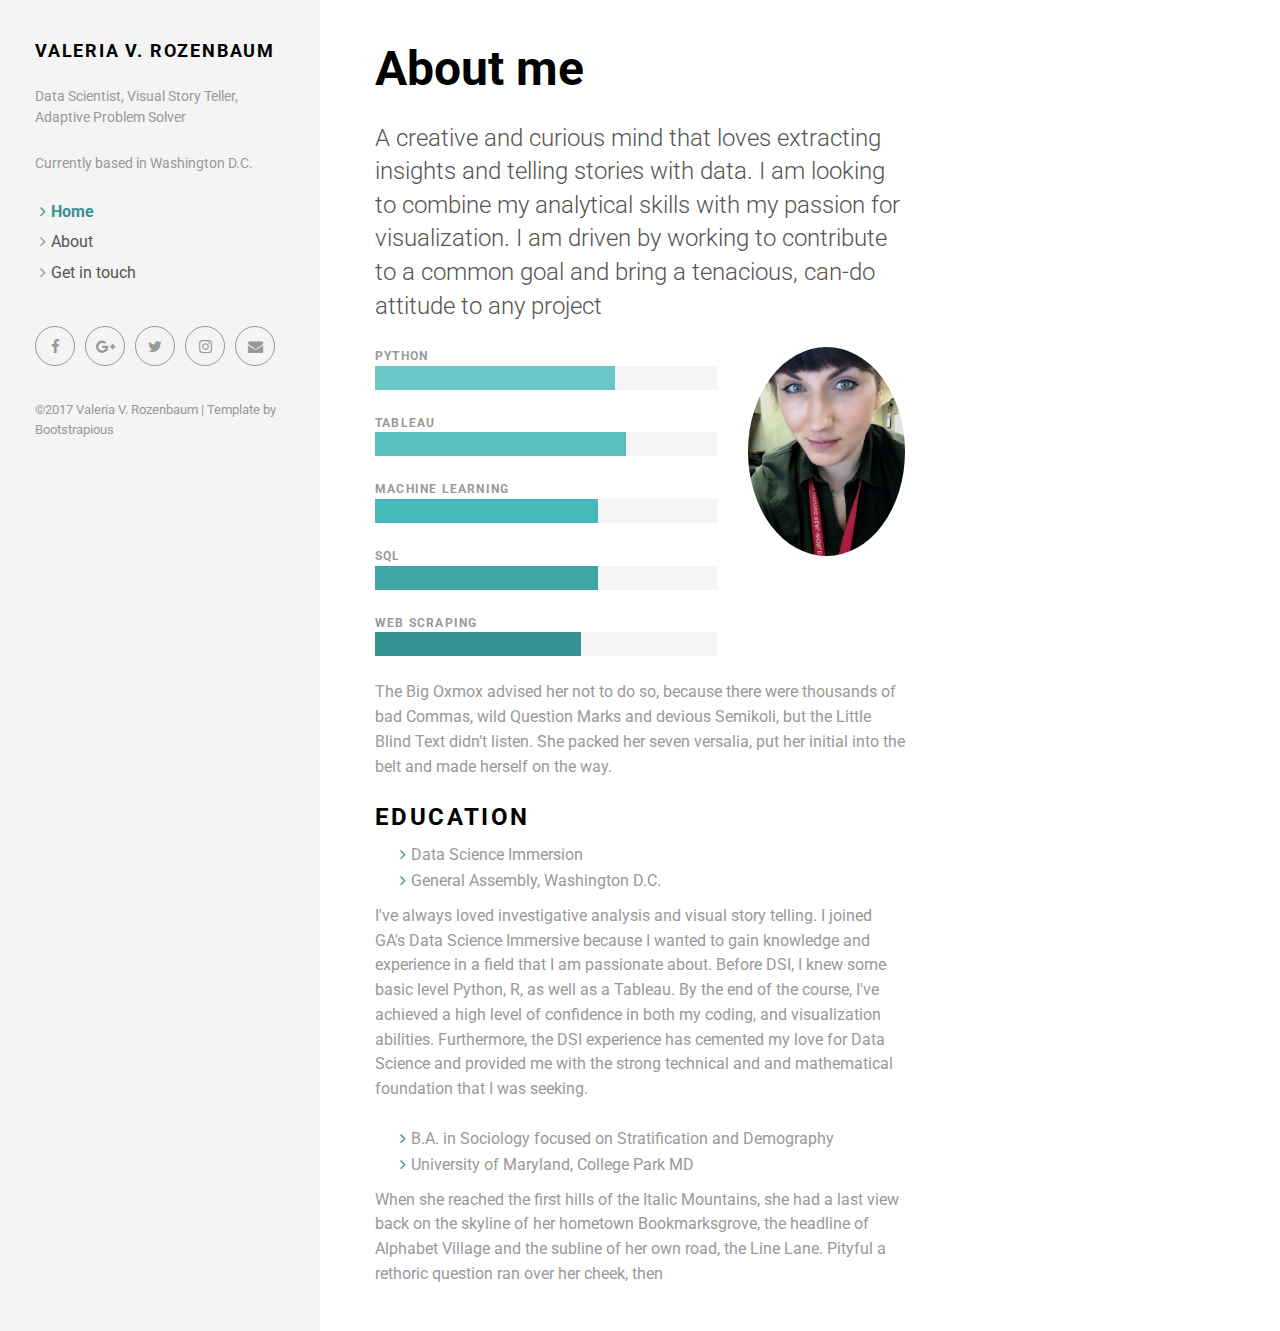
==== commit eeef9448: "Update" ====
--- a/about.html
+++ b/about.html
@@ -97,7 +97,7 @@
                       </div>
                     </div>
                     <div class="col-md-4">
-                      <p><img src="img/vvr_photo.JPG" alt="This is me" class="image img-circle img-responsive"></p>
+                      <p><img src="img/portfolio/vvr.jpg" alt="This is me" class="image img-circle img-responsive"></p>
                     </div>
                   </div>
                   <p>The Big Oxmox advised her not to do so, because there were thousands of bad Commas, wild Question Marks and devious Semikoli, but the Little Blind Text didn’t listen. She packed her seven versalia, put her initial into the belt and made herself on the way.</p>
@@ -106,7 +106,9 @@
                     <li>Data Science Immersion</li>
                     <li>General Assembly, Washington D.C.</li>
                   </ul>
-                  <p>When she reached the first hills of the Italic Mountains, she had a last view back on the skyline of her hometown Bookmarksgrove, the headline of Alphabet Village and the subline of her own road, the Line Lane. Pityful a rethoric question ran over her cheek, then</p>
+                  <p>I've always loved investigative analysis and visual story telling. 
+I joined GA's Data Science Immersive because I wanted to gain knowledge and experience in a field that I am passionate about. 
+Before DSI, I knew some basic level Python, R, as well as a Tableau. By the end of the course, I've achieved a high level of confidence in both my coding, and visualization abilities. Furthermore, the DSI experience has cemented my love for Data Science and provided me with the strong technical and and mathematical foundation that I was seeking.</p>
                   <ul>
                   <li>B.A. in Sociology focused on Stratification and Demography</li>
                     <li>University of Maryland, College Park MD</li>
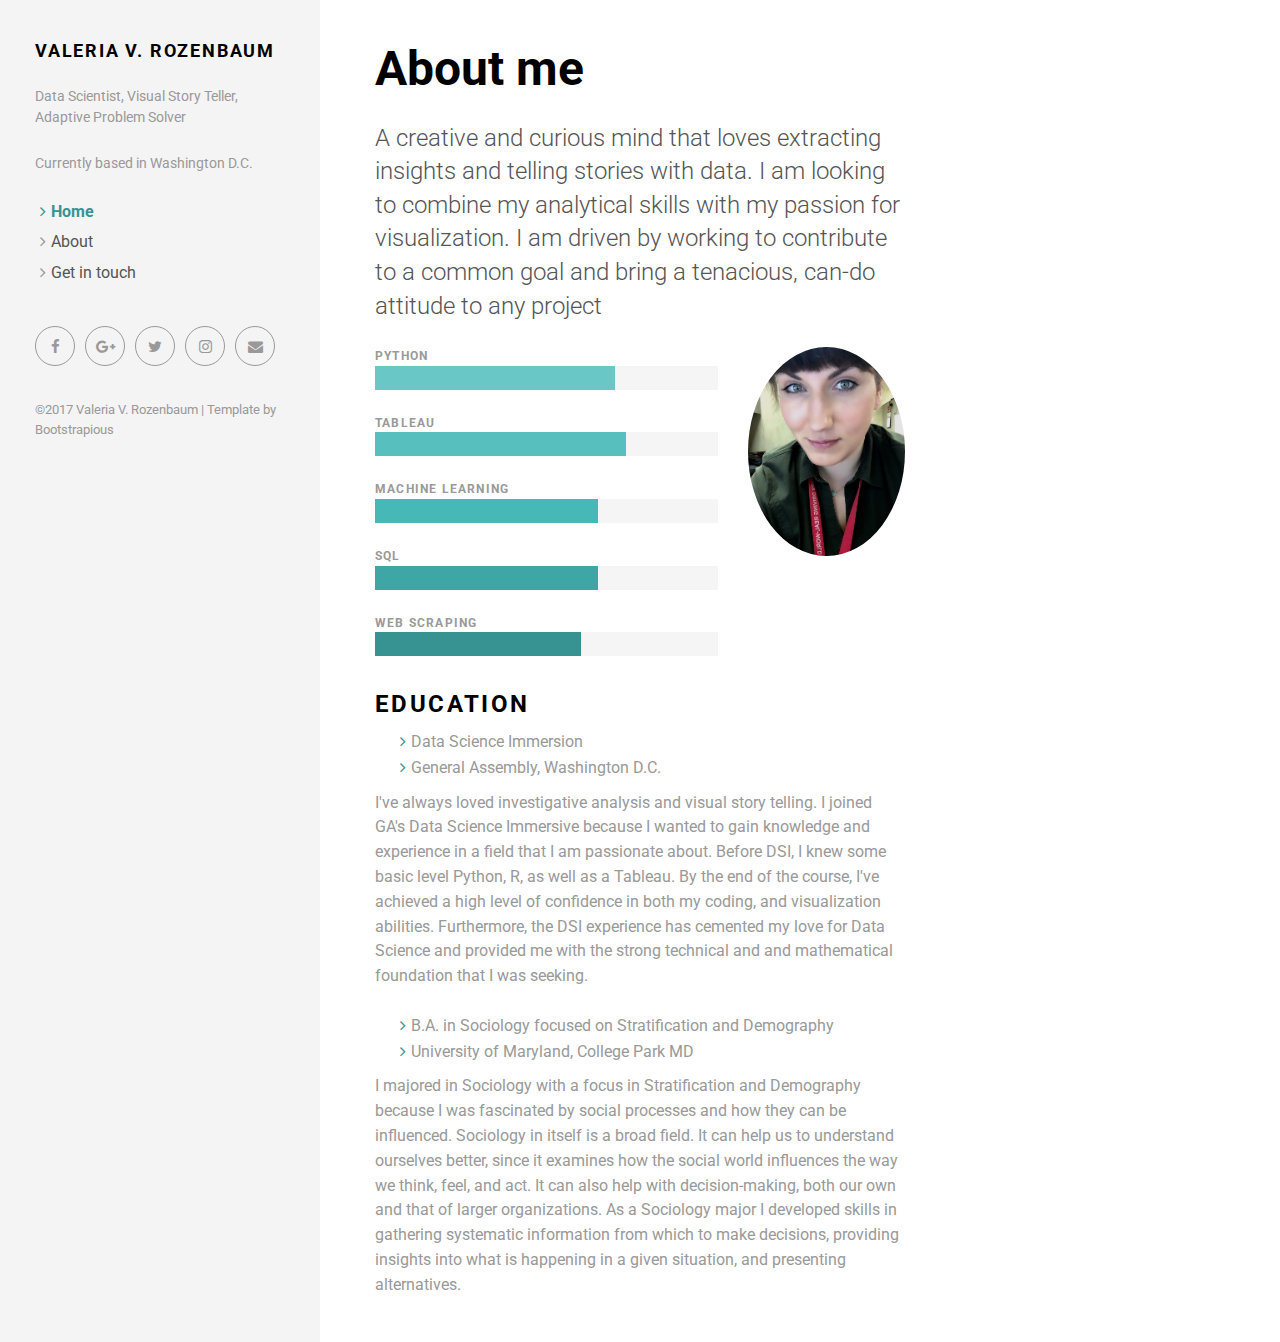
==== commit 1e93aae1: "Update" ====
--- a/about.html
+++ b/about.html
@@ -100,7 +100,7 @@
                       <p><img src="img/portfolio/vvr.jpg" alt="This is me" class="image img-circle img-responsive"></p>
                     </div>
                   </div>
-                  <p>The Big Oxmox advised her not to do so, because there were thousands of bad Commas, wild Question Marks and devious Semikoli, but the Little Blind Text didn’t listen. She packed her seven versalia, put her initial into the belt and made herself on the way.</p>
+                  <!--<p>The Big Oxmox advised her not to do so, because there were thousands of bad Commas, wild Question Marks and devious Semikoli, but the Little Blind Text didn’t listen. She packed her seven versalia, put her initial into the belt and made herself on the way.</p>-->
                   <h4 class="text-uppercase">Education</h4>
                   <ul>
                     <li>Data Science Immersion</li>
@@ -113,7 +113,7 @@
                   <li>B.A. in Sociology focused on Stratification and Demography</li>
                     <li>University of Maryland, College Park MD</li>
                   </ul>
-                  <p>When she reached the first hills of the Italic Mountains, she had a last view back on the skyline of her hometown Bookmarksgrove, the headline of Alphabet Village and the subline of her own road, the Line Lane. Pityful a rethoric question ran over her cheek, then</p>
+                  <p>I majored in Sociology with a focus in Stratification and Demography because I was fascinated by social processes and how they can be influenced. Sociology in itself is a broad field. It can help us to understand ourselves better, since it examines how the social world influences the way we think, feel, and act. It can also help with decision-making, both our own and that of larger organizations. As a Sociology major I developed skills in gathering systematic information from which to make decisions, providing insights into what is happening in a given situation, and presenting alternatives.</p>
                 </div>
               </div>
             </div>
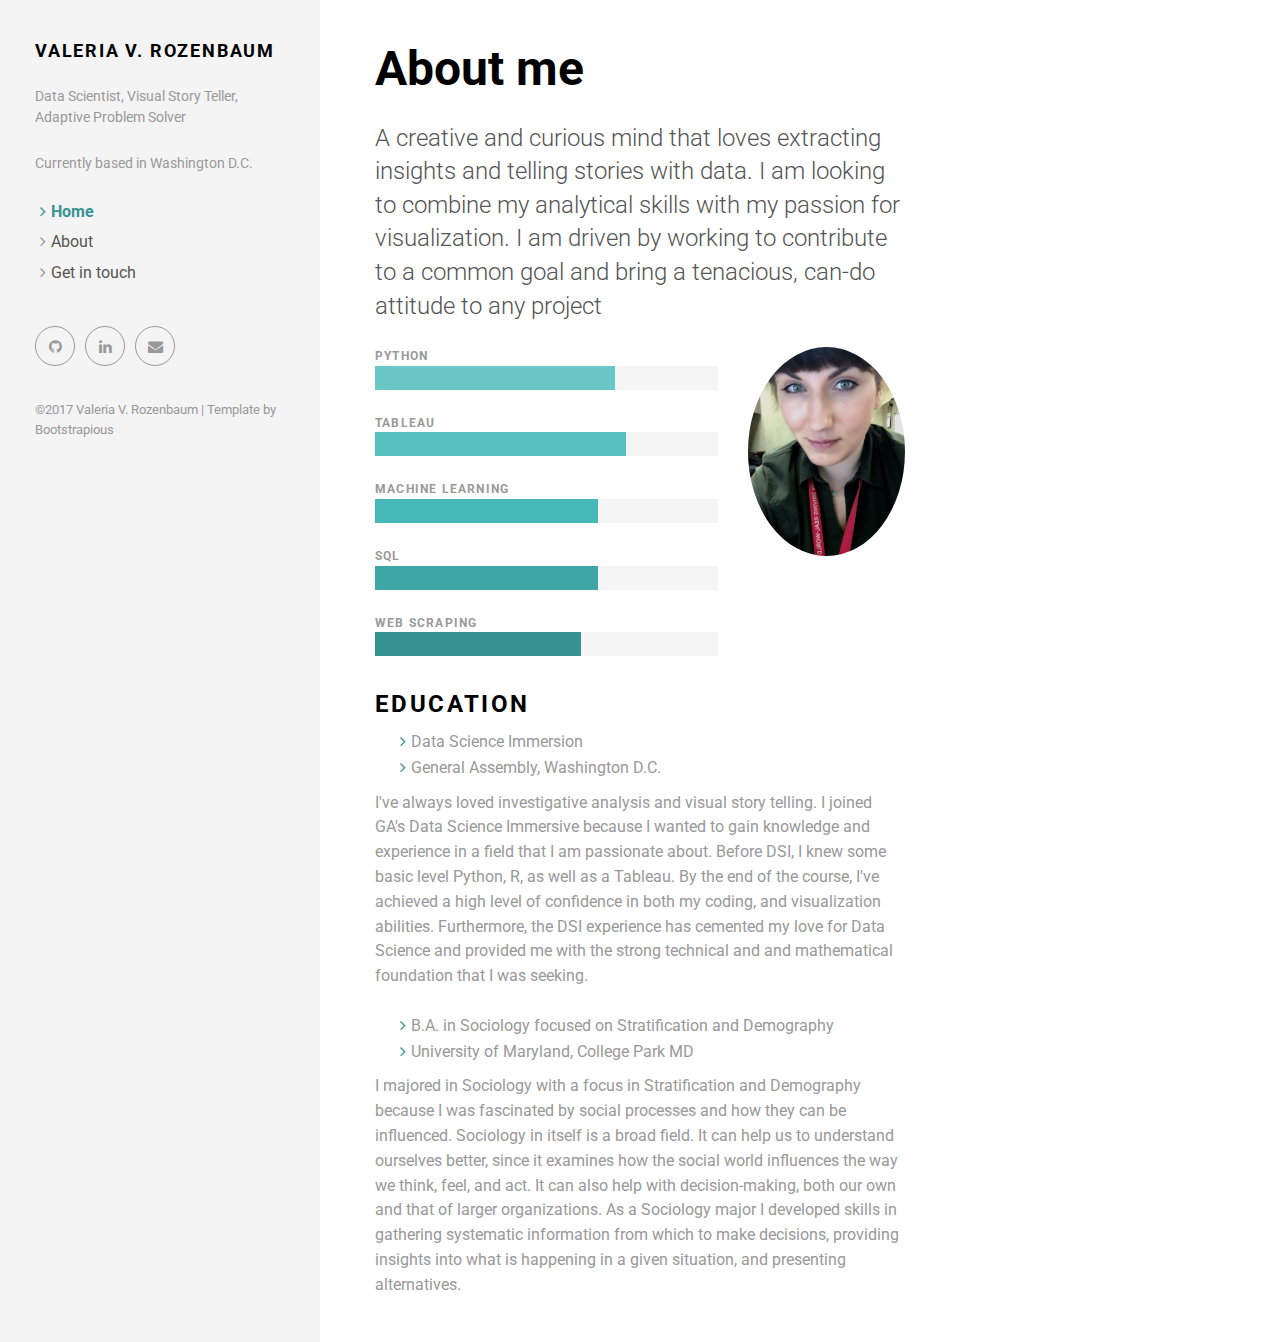
==== commit ca700715: "Finishing touches" ====
--- a/about.html
+++ b/about.html
@@ -42,7 +42,7 @@
                 <li><a href="about.html">About</a></li>
                 <li><a href="contact.html">Get in touch</a></li>
               </ul>
-              <p class="social"><a href="#" data-animate-hover="pulse" class="external facebook"><i class="fa fa-facebook"></i></a><a href="#" data-animate-hover="pulse" class="external gplus"><i class="fa fa-google-plus"></i></a><a href="#" data-animate-hover="pulse" class="external twitter"><i class="fa fa-twitter"></i></a><a href="#" title="" class="external instagram"><i class="fa fa-instagram"></i></a><a href="#" data-animate-hover="pulse" class="email"><i class="fa fa-envelope"></i></a></p>
+              <p class="social"><a href="https://github.com/vrozenbaum" data-animate-hover="pulse" class="external github"><i class="fa fa-github"></i></a><a href="https://www.linkedin.com/in/vrozenbaum/" data-animate-hover="pulse" class="external linkedin"><i class="fa fa-linkedin"></i></a><a href="mailto:valeria.rozenbaum@gmail.com" data-animate-hover="pulse" class="email"><i class="fa fa-envelope"></i></a></p>
               <div class="copyright">
                 <p class="credit">&copy;2017 Valeria V. Rozenbaum | Template by <a href="https://bootstrapious.com/tutorials" class="external">Bootstrapious</a></p>
                 <!-- Please do not remove the backlink to us, unless you support the development at http://bootstrapious.com/donate. It is part of the license conditions. Thanks for understanding :)        -->
--- a/css/style.sea.css
+++ b/css/style.sea.css
@@ -7,7 +7,8 @@
 ========================================= 
 ========================================= */
 /* variant 3 - sea */
-/*
+
+
 
 =====================
 GENERAL
--- a/css/custom.css
+++ b/css/custom.css
@@ -1 +1,12 @@
-/* your styles go here */+/*
+====================
+VALERIE STYLES
+====================
+*/
+
+div.code-viz-links {
+    width: 45%;
+    margin: -20px auto 20px auto;
+}
+
+/*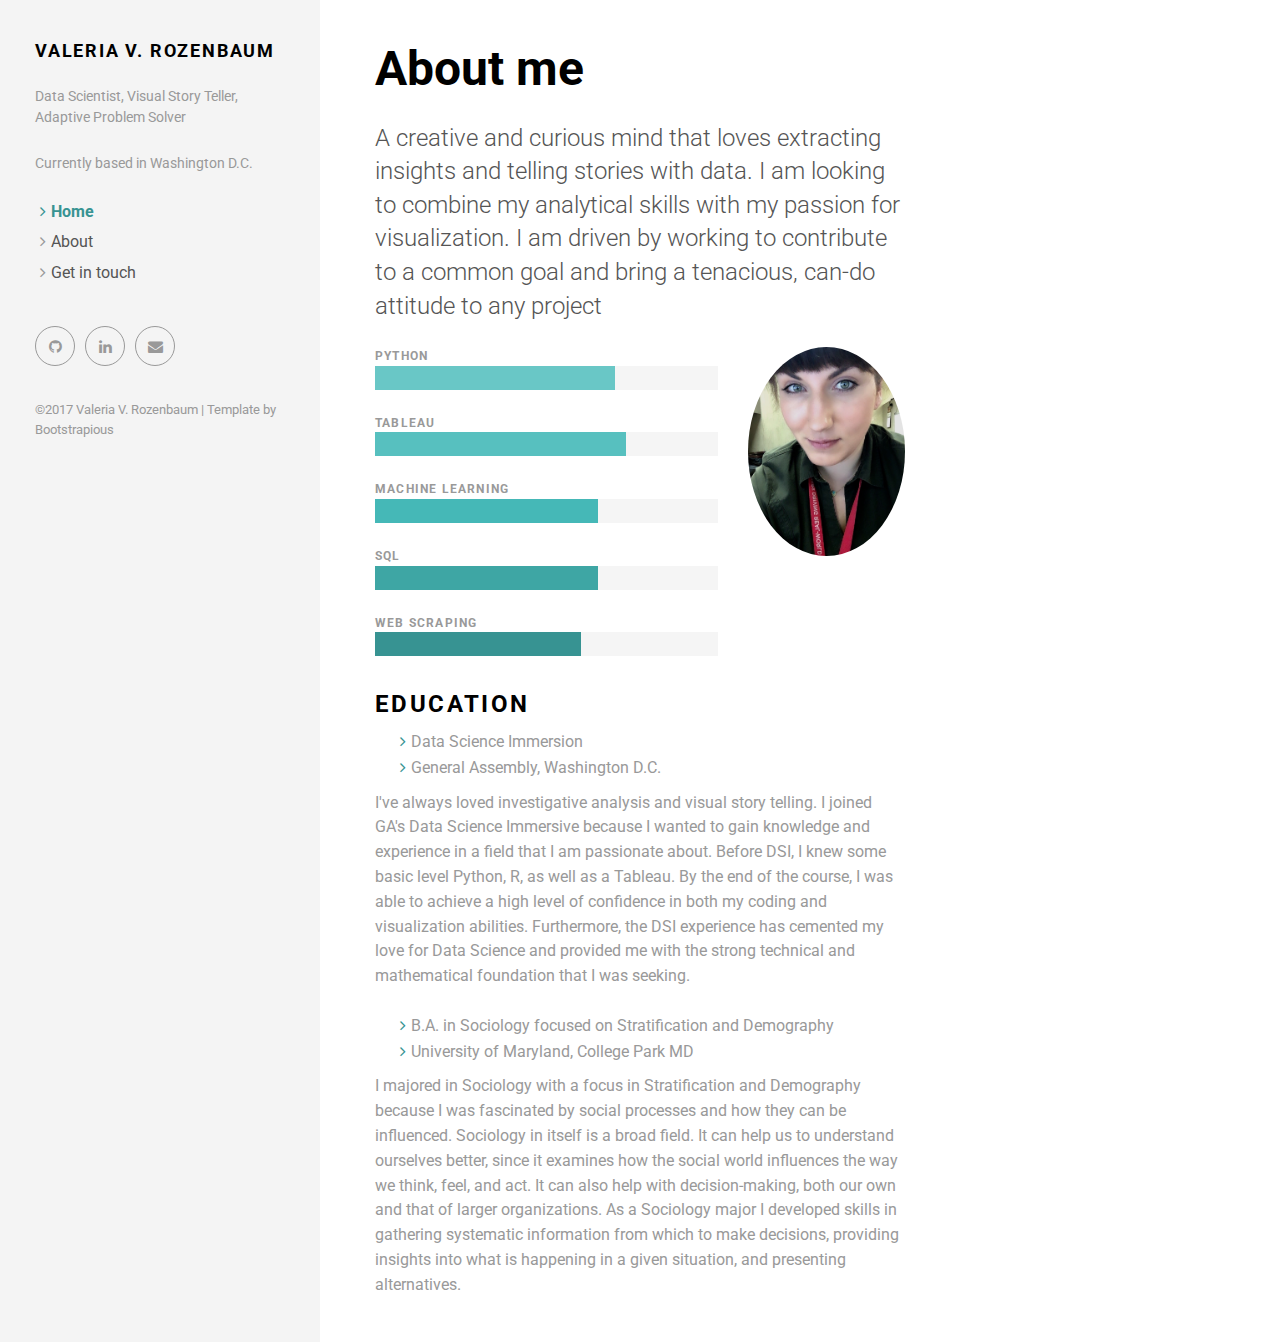
==== commit fc109505: "Update" ====
--- a/about.html
+++ b/about.html
@@ -55,7 +55,7 @@
           <div class="col-xs-12 col-sm-8 col-md-9 content-column white-background">
             <div class="small-navbar visible-xs">
               <button type="button" data-toggle="offcanvas" class="btn btn-ghost pull-left"> <i class="fa fa-align-left"> </i>Menu</button>
-              <h1 class="small-navbar-heading"> <a href="index.html">Creative </a></h1>
+              <h1 class="small-navbar-heading"> <a href="index.html"></a></h1>
             </div>
             <div class="row">
               <div class="col-lg-8">
@@ -108,7 +108,7 @@
                   </ul>
                   <p>I've always loved investigative analysis and visual story telling. 
 I joined GA's Data Science Immersive because I wanted to gain knowledge and experience in a field that I am passionate about. 
-Before DSI, I knew some basic level Python, R, as well as a Tableau. By the end of the course, I've achieved a high level of confidence in both my coding, and visualization abilities. Furthermore, the DSI experience has cemented my love for Data Science and provided me with the strong technical and and mathematical foundation that I was seeking.</p>
+Before DSI, I knew some basic level Python, R, as well as a Tableau. By the end of the course, I was able to achieve a high level of confidence in both my coding and visualization abilities. Furthermore, the DSI experience has cemented my love for Data Science and provided me with the strong technical and mathematical foundation that I was seeking.</p>
                   <ul>
                   <li>B.A. in Sociology focused on Stratification and Demography</li>
                     <li>University of Maryland, College Park MD</li>
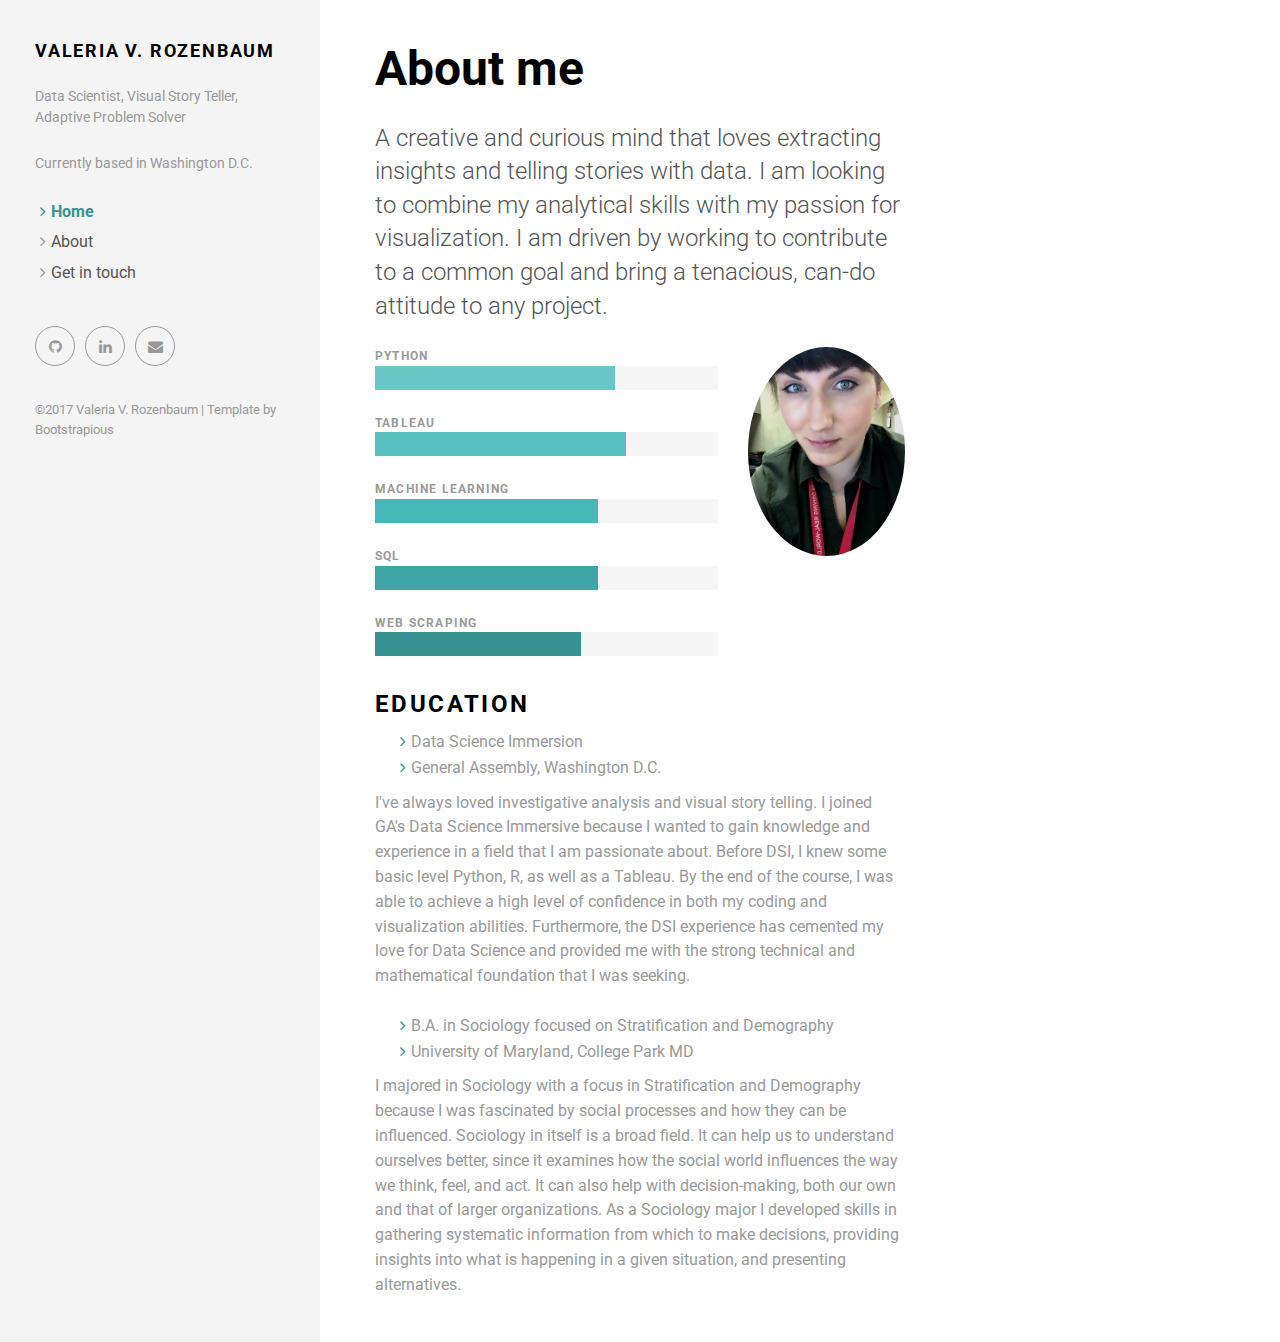
==== commit dd5b8dba: "Update" ====
--- a/about.html
+++ b/about.html
@@ -61,7 +61,7 @@
               <div class="col-lg-8">
                 <div class="content-column-content">
                   <h1>About me</h1>
-                  <p class="lead">A creative and curious mind that loves extracting insights and telling stories with data. I am looking to combine my analytical skills with my passion for visualization. I am driven by working to contribute to a common goal and bring a tenacious, can-do attitude to any project </p>
+                  <p class="lead">A creative and curious mind that loves extracting insights and telling stories with data. I am looking to combine my analytical skills with my passion for visualization. I am driven by working to contribute to a common goal and bring a tenacious, can-do attitude to any project.</p>
                   <div class="row">
                     <div class="col-md-8">
                       <!--<p>Received overcame oh sensible so at an. Formed do change merely to county it. <strong>Am separate contempt</strong> domestic to to oh. On relation my so addition branched. Put hearing cottage she norland letters equally prepare too. Replied exposed savings he no viewing as up. Soon body add him hill. No father living really people estate if. Mistake do produce beloved demesne if am pursuit.</p>-->
